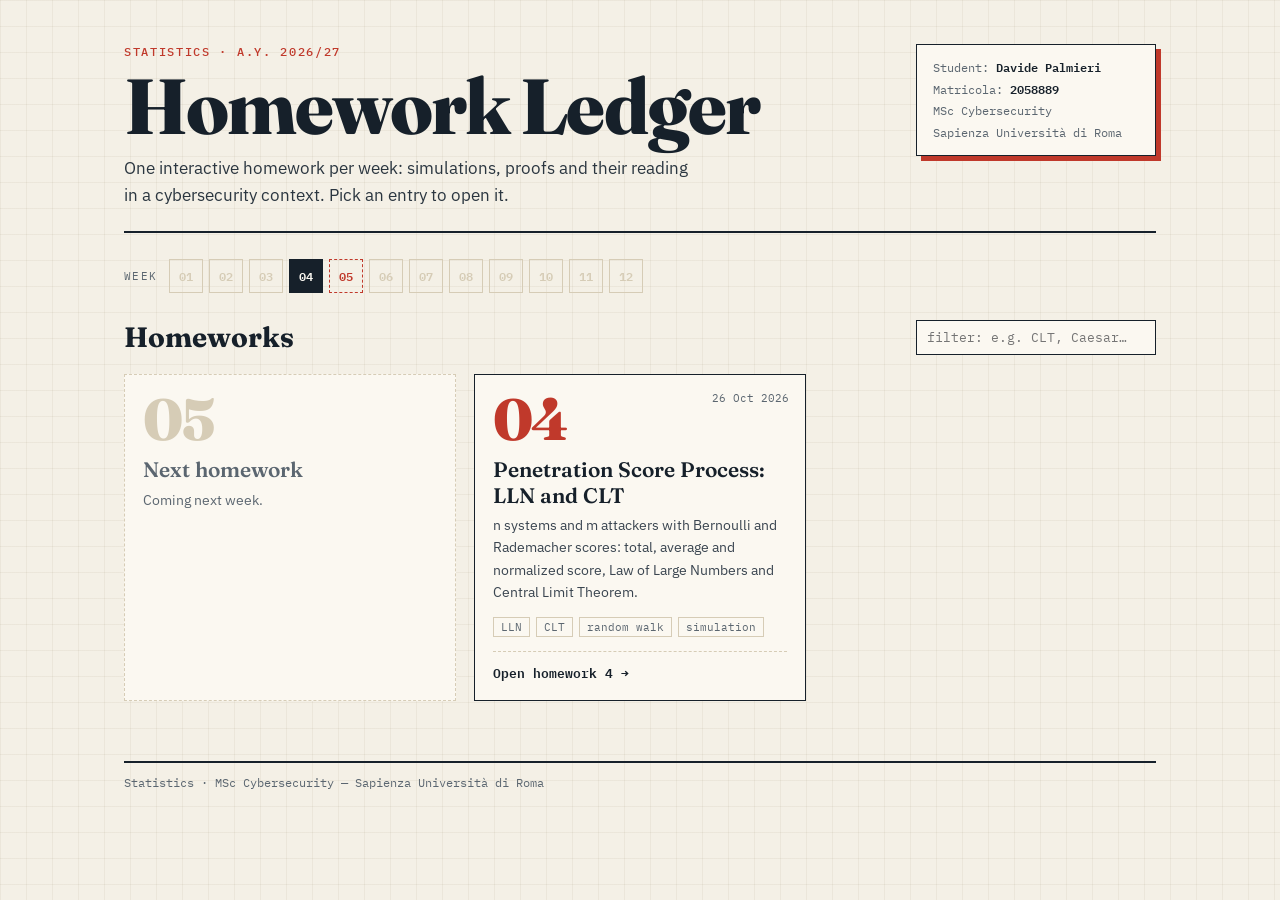
==== index.html @ 556a4dbf "Add files via upload" ====
<!doctype html>
<html lang="en">
<head>
<meta charset="utf-8">
<meta name="viewport" content="width=device-width,initial-scale=1">
<title>Statistics Homeworks · Davide Palmieri</title>
<meta name="description" content="Weekly Statistics homeworks — MSc Cybersecurity, Sapienza Università di Roma.">
<link rel="preconnect" href="https://fonts.googleapis.com">
<link rel="preconnect" href="https://fonts.gstatic.com" crossorigin>
<link href="https://fonts.googleapis.com/css2?family=Fraunces:opsz,wght@9..144,400;9..144,600;9..144,800&family=IBM+Plex+Mono:wght@400;500;600&family=IBM+Plex+Sans:wght@400;500;600&display=swap" rel="stylesheet">
<style>
:root{
  --paper:#f4f0e6; --card:#fbf8f1; --ink:#16202a; --soft:#5b6670; --rule:#d6ccb6;
  --red:#c0392b; --blue:#1d4f91; --green:#2e7d57;
  --mono:"IBM Plex Mono",ui-monospace,Menlo,monospace;
  --serif:"Fraunces",Georgia,serif;
  --sans:"IBM Plex Sans",system-ui,-apple-system,sans-serif;
  color-scheme:light;
}
*{box-sizing:border-box}
body{
  margin:0;background:var(--paper);color:var(--ink);font:16px/1.6 var(--sans);
  background-image:
    linear-gradient(rgba(120,100,60,.07) 1px,transparent 1px),
    linear-gradient(90deg,rgba(120,100,60,.07) 1px,transparent 1px);
  background-size:26px 26px;background-attachment:fixed;
}
.wrap{max-width:1080px;margin:0 auto;padding:44px 24px 70px}
.top{display:flex;justify-content:space-between;align-items:flex-start;gap:20px;flex-wrap:wrap;
  border-bottom:2px solid var(--ink);padding-bottom:22px}
.kicker{font:500 12px var(--mono);letter-spacing:.14em;color:var(--red);margin:0}
h1{font-family:var(--serif);font-weight:800;font-size:clamp(40px,6.5vw,78px);line-height:.95;margin:10px 0 12px;letter-spacing:-.025em}
.sub{max-width:58ch;margin:0;color:#2b3640;font-size:17px}
.id{font:12px/1.8 var(--mono);color:var(--soft);background:var(--card);border:1.5px solid var(--ink);
  padding:12px 16px;box-shadow:5px 5px 0 var(--red);min-width:240px}
.id b{color:var(--ink);font-weight:600}

/* week strip */
.strip{display:flex;gap:6px;flex-wrap:wrap;margin:26px 0 8px;align-items:center}
.strip span.lbl{font:11px var(--mono);letter-spacing:.12em;color:var(--soft);margin-right:6px}
.wk{width:34px;height:34px;display:grid;place-items:center;font:600 12px var(--mono);
  border:1.5px solid var(--rule);color:var(--rule);background:transparent;text-decoration:none}
.wk.done{border-color:var(--ink);background:var(--ink);color:var(--card)}
.wk.done:hover{background:var(--red);border-color:var(--red)}
.wk.next{border-style:dashed;border-color:var(--red);color:var(--red)}

/* controls */
.bar{display:flex;justify-content:space-between;align-items:center;gap:12px;flex-wrap:wrap;margin:22px 0 14px}
.bar h2{font-family:var(--serif);font-weight:700;font-size:28px;margin:0}
.search{font:13px var(--mono);padding:8px 10px;border:1.5px solid var(--ink);background:var(--card);min-width:240px}

/* cards */
.grid{display:grid;grid-template-columns:repeat(auto-fill,minmax(300px,1fr));gap:18px}
.card{position:relative;display:flex;flex-direction:column;background:var(--card);border:1.5px solid var(--ink);
  padding:18px 18px 16px;text-decoration:none;color:inherit;transition:transform .15s,box-shadow .15s}
.card:hover{transform:translate(-3px,-3px);box-shadow:6px 6px 0 var(--ink)}
.card .no{font-family:var(--serif);font-weight:800;font-size:58px;line-height:.9;color:var(--red);letter-spacing:-.03em}
.card .date{position:absolute;top:16px;right:16px;font:11px var(--mono);color:var(--soft)}
.card h3{font-family:var(--serif);font-weight:600;font-size:21px;line-height:1.2;margin:12px 0 6px}
.card p{margin:0 0 14px;font-size:14px;color:#3a4550;flex:1}
.tags{display:flex;gap:6px;flex-wrap:wrap;margin-bottom:14px}
.tag{font:11px var(--mono);border:1px solid var(--rule);padding:2px 7px;color:var(--soft)}
.open{font:600 13px var(--mono);color:var(--ink);border-top:1px dashed var(--rule);padding-top:10px}
.card:hover .open{color:var(--red)}
.card.soon{border-style:dashed;border-color:var(--rule);pointer-events:none}
.card.soon .no{color:var(--rule)}
.card.soon h3,.card.soon p{color:var(--soft)}
.empty{font:13px var(--mono);color:var(--soft);padding:20px 0}
footer{margin-top:60px;border-top:2px solid var(--ink);padding-top:12px;font:11.5px var(--mono);color:var(--soft)}
@media (max-width:640px){.wrap{padding:28px 16px 50px}.search{min-width:0;width:100%}}
@media (prefers-reduced-motion:reduce){.card{transition:none}}
</style>
</head>
<body>
<div class="wrap">
  <header class="top">
    <div>
      <p class="kicker">STATISTICS · A.Y. 2026/27</p>
      <h1>Homework Ledger</h1>
      <p class="sub">One interactive homework per week: simulations, proofs and their reading in a cybersecurity context.
      Pick an entry to open it.</p>
    </div>
    <div class="id">
      Student: <b>Davide Palmieri</b><br>
      Matricola: <b>2058889</b><br>
      MSc Cybersecurity<br>
      Sapienza Università di Roma
    </div>
  </header>

  <nav class="strip" id="strip" aria-label="Weeks"></nav>

  <div class="bar">
    <h2>Homeworks</h2>
    <input class="search" id="q" type="search" placeholder="filter: e.g. CLT, Caesar…" aria-label="Filter homeworks">
  </div>
  <div class="grid" id="grid"></div>

  <footer>Statistics · MSc Cybersecurity — Sapienza Università di Roma</footer>
</div>

<script>
/* =========================================================
   ADD A NEW HOMEWORK: copy one block below, change the
   fields, and put the files in a folder with the same name
   used in "href" (e.g. hw5/index.html).
   ========================================================= */
const HOMEWORKS = [
  {
    n: 4,
    title: 'Penetration Score Process: LLN and CLT',
    summary: 'n systems and m attackers with Bernoulli and Rademacher scores: total, average and normalized score, Law of Large Numbers and Central Limit Theorem.',
    date: '2026-10-26',
    tags: ['LLN', 'CLT', 'random walk', 'simulation'],
    href: 'hw4/'
  },
];
const TOTAL_WEEKS = 12;   // length of the week strip

const esc = s => String(s).replace(/[&<>"']/g, c => ({'&':'&amp;','<':'&lt;','>':'&gt;','"':'&quot;',"'":'&#39;'}[c]));
const pad = n => String(n).padStart(2, '0');
const fmtDate = d => new Date(d + 'T12:00:00').toLocaleDateString('en-GB', { day: '2-digit', month: 'short', year: 'numeric' });
const list = [...HOMEWORKS].sort((a, b) => b.n - a.n);
const done = new Set(HOMEWORKS.map(h => h.n));
const next = Math.max(0, ...done) + 1;

// week strip
const strip = document.getElementById('strip');
strip.innerHTML = '<span class="lbl">WEEK</span>' + Array.from({ length: Math.max(TOTAL_WEEKS, next) }, (_, i) => {
  const k = i + 1, h = HOMEWORKS.find(x => x.n === k);
  if (h) return `<a class="wk done" href="${esc(h.href)}" title="${esc(h.title)}">${pad(k)}</a>`;
  return `<span class="wk${k === next ? ' next' : ''}" title="${k === next ? 'next homework' : ''}">${pad(k)}</span>`;
}).join('');

// cards
function render(filter = '') {
  const f = filter.trim().toLowerCase();
  const shown = list.filter(h => !f || [h.title, h.summary, ...h.tags, 'hw' + h.n].join(' ').toLowerCase().includes(f));
  let html = shown.map(h => `
    <a class="card" href="${esc(h.href)}">
      <span class="date">${esc(fmtDate(h.date))}</span>
      <span class="no">${pad(h.n)}</span>
      <h3>${esc(h.title)}</h3>
      <p>${esc(h.summary)}</p>
      <div class="tags">${h.tags.map(t => `<span class="tag">${esc(t)}</span>`).join('')}</div>
      <span class="open">Open homework ${h.n} →</span>
    </a>`).join('');
  if (!f) html = `
    <div class="card soon" aria-hidden="true">
      <span class="no">${pad(next)}</span>
      <h3>Next homework</h3>
      <p>Coming next week.</p>
    </div>` + html;
  document.getElementById('grid').innerHTML = html || '<p class="empty">No homework matches this filter.</p>';
}
document.getElementById('q').addEventListener('input', e => render(e.target.value));
render();
</script>
</body>
</html>
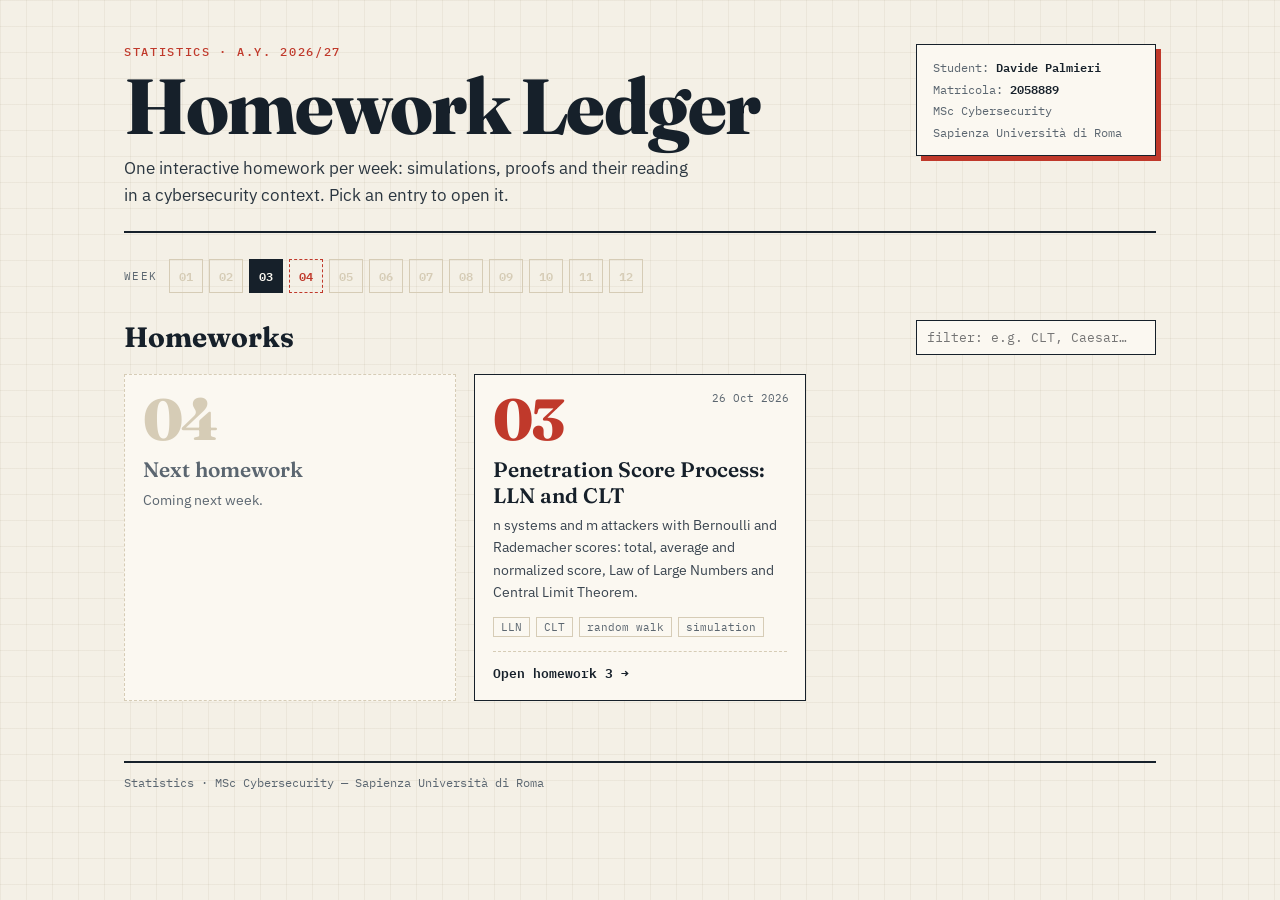
==== commit 62d1c634: "Add files via upload" ====
--- a/index.html
+++ b/index.html
@@ -107,12 +107,12 @@
    ========================================================= */
 const HOMEWORKS = [
   {
-    n: 4,
+    n: 3,
     title: 'Penetration Score Process: LLN and CLT',
     summary: 'n systems and m attackers with Bernoulli and Rademacher scores: total, average and normalized score, Law of Large Numbers and Central Limit Theorem.',
     date: '2026-10-26',
     tags: ['LLN', 'CLT', 'random walk', 'simulation'],
-    href: 'hw4/'
+    href: 'hw3/'
   },
 ];
 const TOTAL_WEEKS = 12;   // length of the week strip
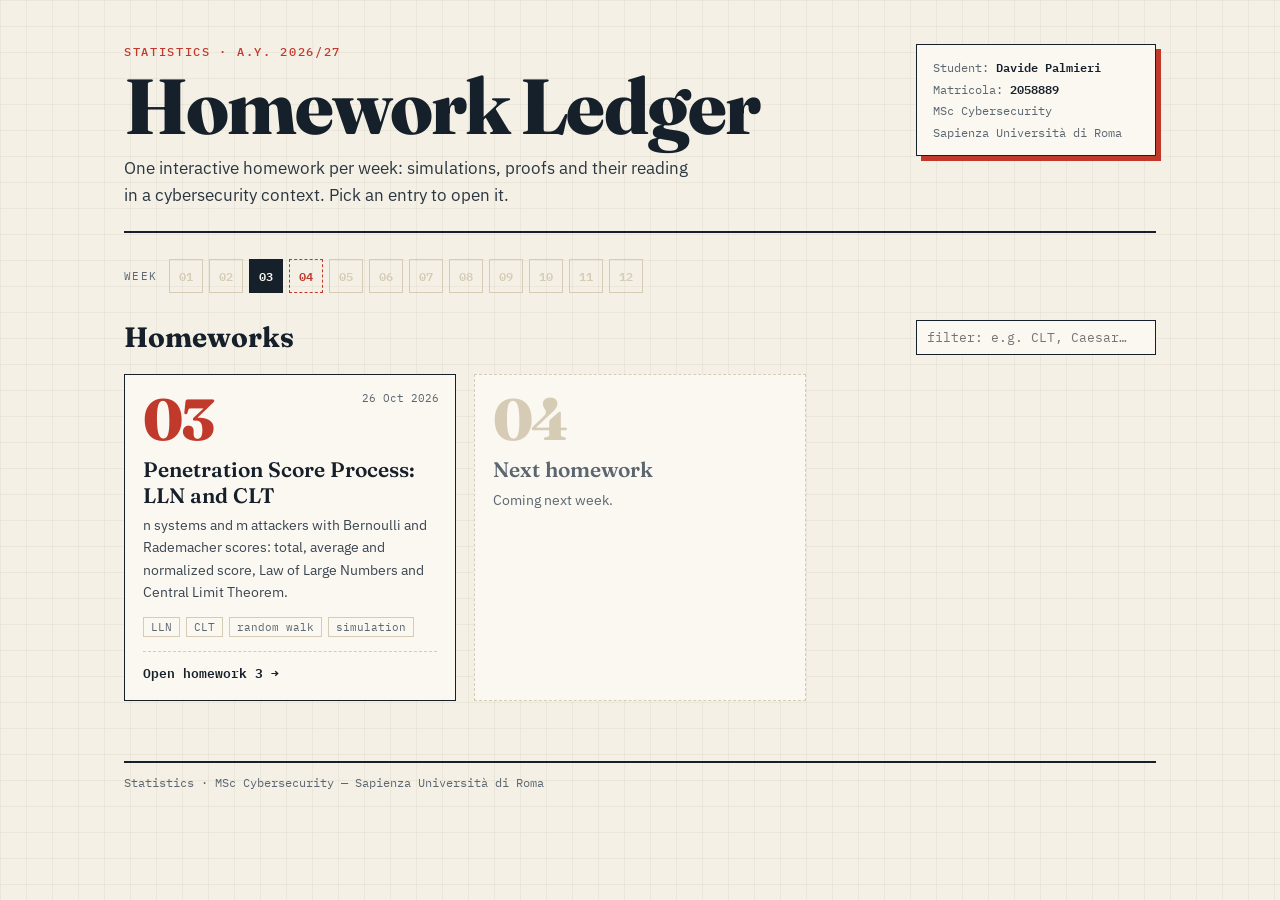
==== commit 8e74038e: "Update index.html" ====
--- a/index.html
+++ b/index.html
@@ -145,12 +145,12 @@
       <div class="tags">${h.tags.map(t => `<span class="tag">${esc(t)}</span>`).join('')}</div>
       <span class="open">Open homework ${h.n} →</span>
     </a>`).join('');
-  if (!f) html = `
+  if (!f) html += `
     <div class="card soon" aria-hidden="true">
       <span class="no">${pad(next)}</span>
       <h3>Next homework</h3>
       <p>Coming next week.</p>
-    </div>` + html;
+    </div>`;
   document.getElementById('grid').innerHTML = html || '<p class="empty">No homework matches this filter.</p>';
 }
 document.getElementById('q').addEventListener('input', e => render(e.target.value));
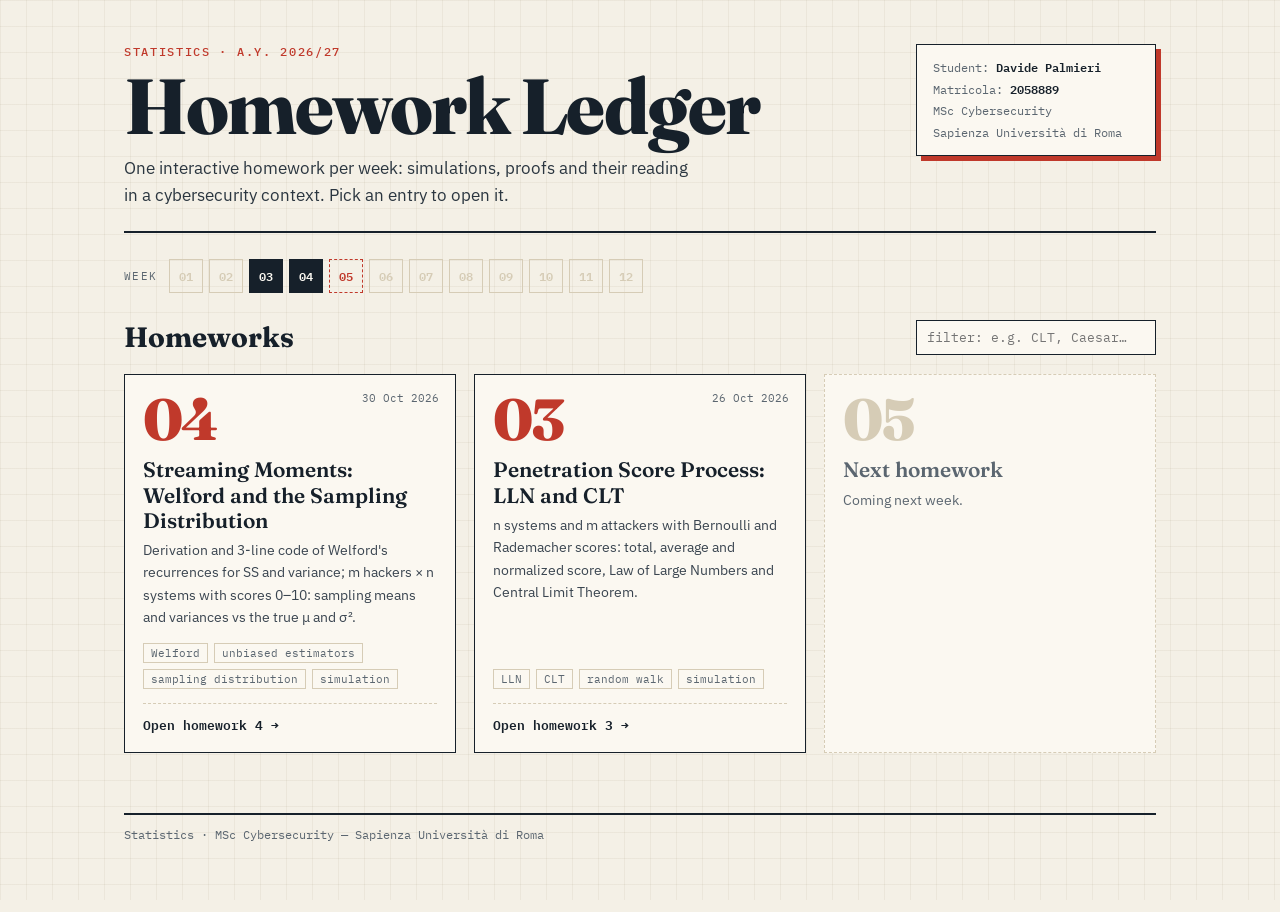
==== commit 73a87396: "Add files via upload" ====
--- a/index.html
+++ b/index.html
@@ -107,6 +107,14 @@
    ========================================================= */
 const HOMEWORKS = [
   {
+    n: 4,
+    title: 'Streaming Moments: Welford and the Sampling Distribution',
+    summary: "Derivation and 3-line code of Welford's recurrences for SS and variance; m hackers × n systems with scores 0–10: sampling means and variances vs the true μ and σ².",
+    date: '2026-10-30',
+    tags: ['Welford', 'unbiased estimators', 'sampling distribution', 'simulation'],
+    href: 'hw4/'
+  },
+  {
     n: 3,
     title: 'Penetration Score Process: LLN and CLT',
     summary: 'n systems and m attackers with Bernoulli and Rademacher scores: total, average and normalized score, Law of Large Numbers and Central Limit Theorem.',
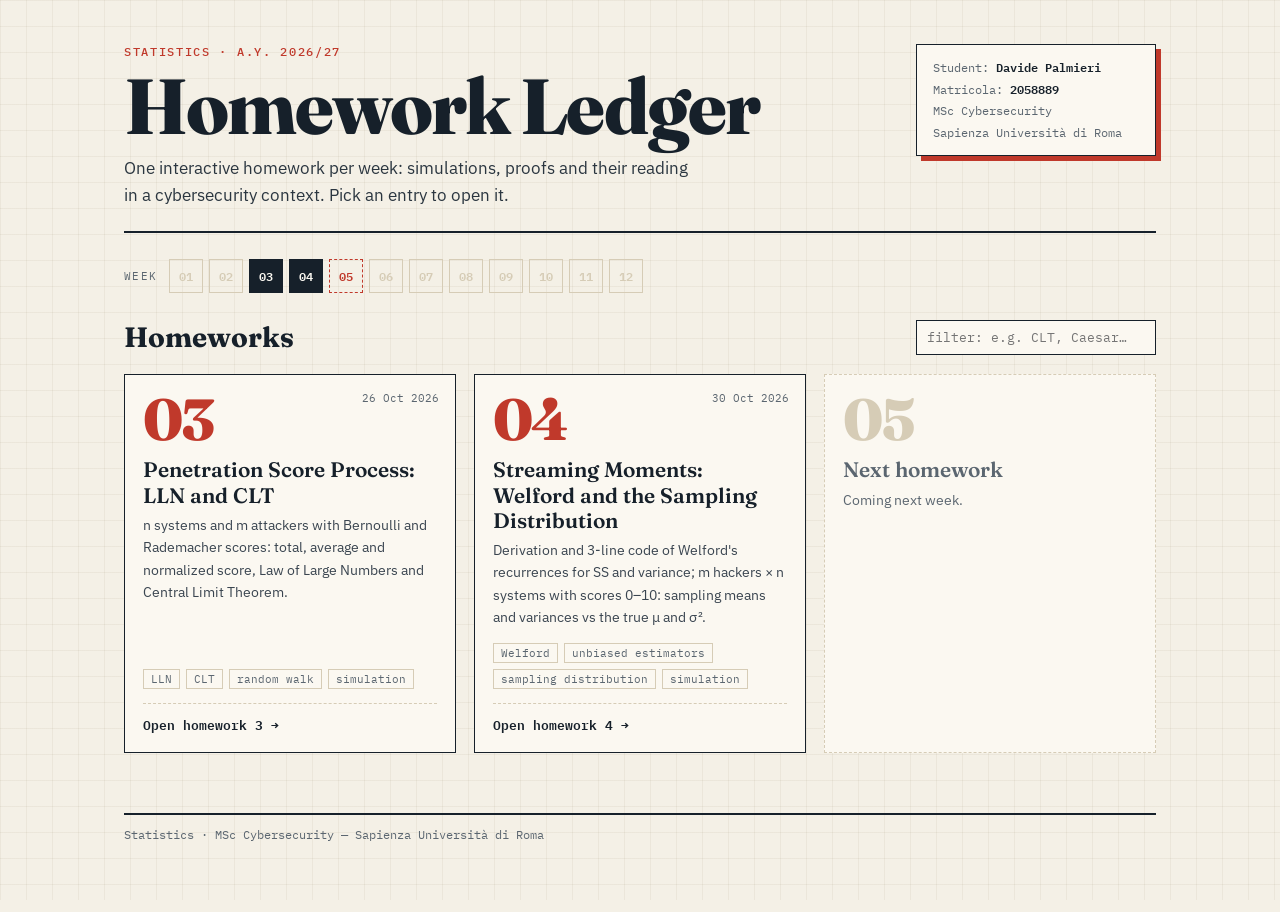
==== commit 15fd7ec2: "Update index.html" ====
--- a/index.html
+++ b/index.html
@@ -128,7 +128,7 @@
 const esc = s => String(s).replace(/[&<>"']/g, c => ({'&':'&amp;','<':'&lt;','>':'&gt;','"':'&quot;',"'":'&#39;'}[c]));
 const pad = n => String(n).padStart(2, '0');
 const fmtDate = d => new Date(d + 'T12:00:00').toLocaleDateString('en-GB', { day: '2-digit', month: 'short', year: 'numeric' });
-const list = [...HOMEWORKS].sort((a, b) => b.n - a.n);
+const list = [...HOMEWORKS].sort((a, b) => a.n - b.n);
 const done = new Set(HOMEWORKS.map(h => h.n));
 const next = Math.max(0, ...done) + 1;
 
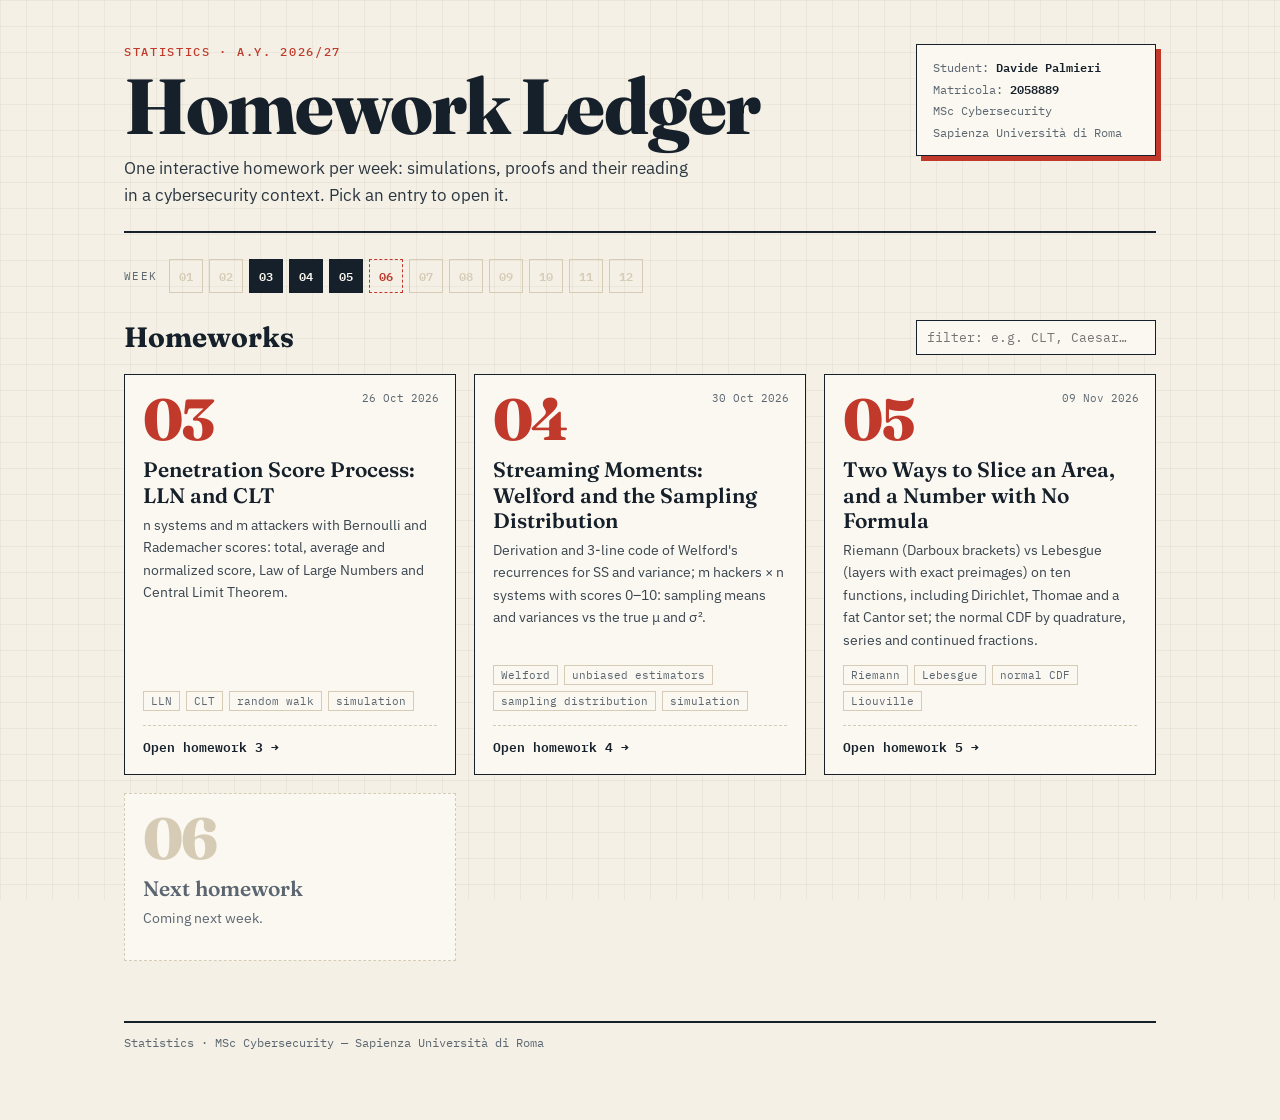
==== commit 91e7d6d6: "Add files via upload" ====
--- a/index.html
+++ b/index.html
@@ -107,6 +107,14 @@
    ========================================================= */
 const HOMEWORKS = [
   {
+    n: 5,
+    title: 'Two Ways to Slice an Area, and a Number with No Formula',
+    summary: 'Riemann (Darboux brackets) vs Lebesgue (layers with exact preimages) on ten functions, including Dirichlet, Thomae and a fat Cantor set; the normal CDF by quadrature, series and continued fractions.',
+    date: '2026-11-09',
+    tags: ['Riemann', 'Lebesgue', 'normal CDF', 'Liouville'],
+    href: 'hw5/'
+  },
+  {
     n: 4,
     title: 'Streaming Moments: Welford and the Sampling Distribution',
     summary: "Derivation and 3-line code of Welford's recurrences for SS and variance; m hackers × n systems with scores 0–10: sampling means and variances vs the true μ and σ².",
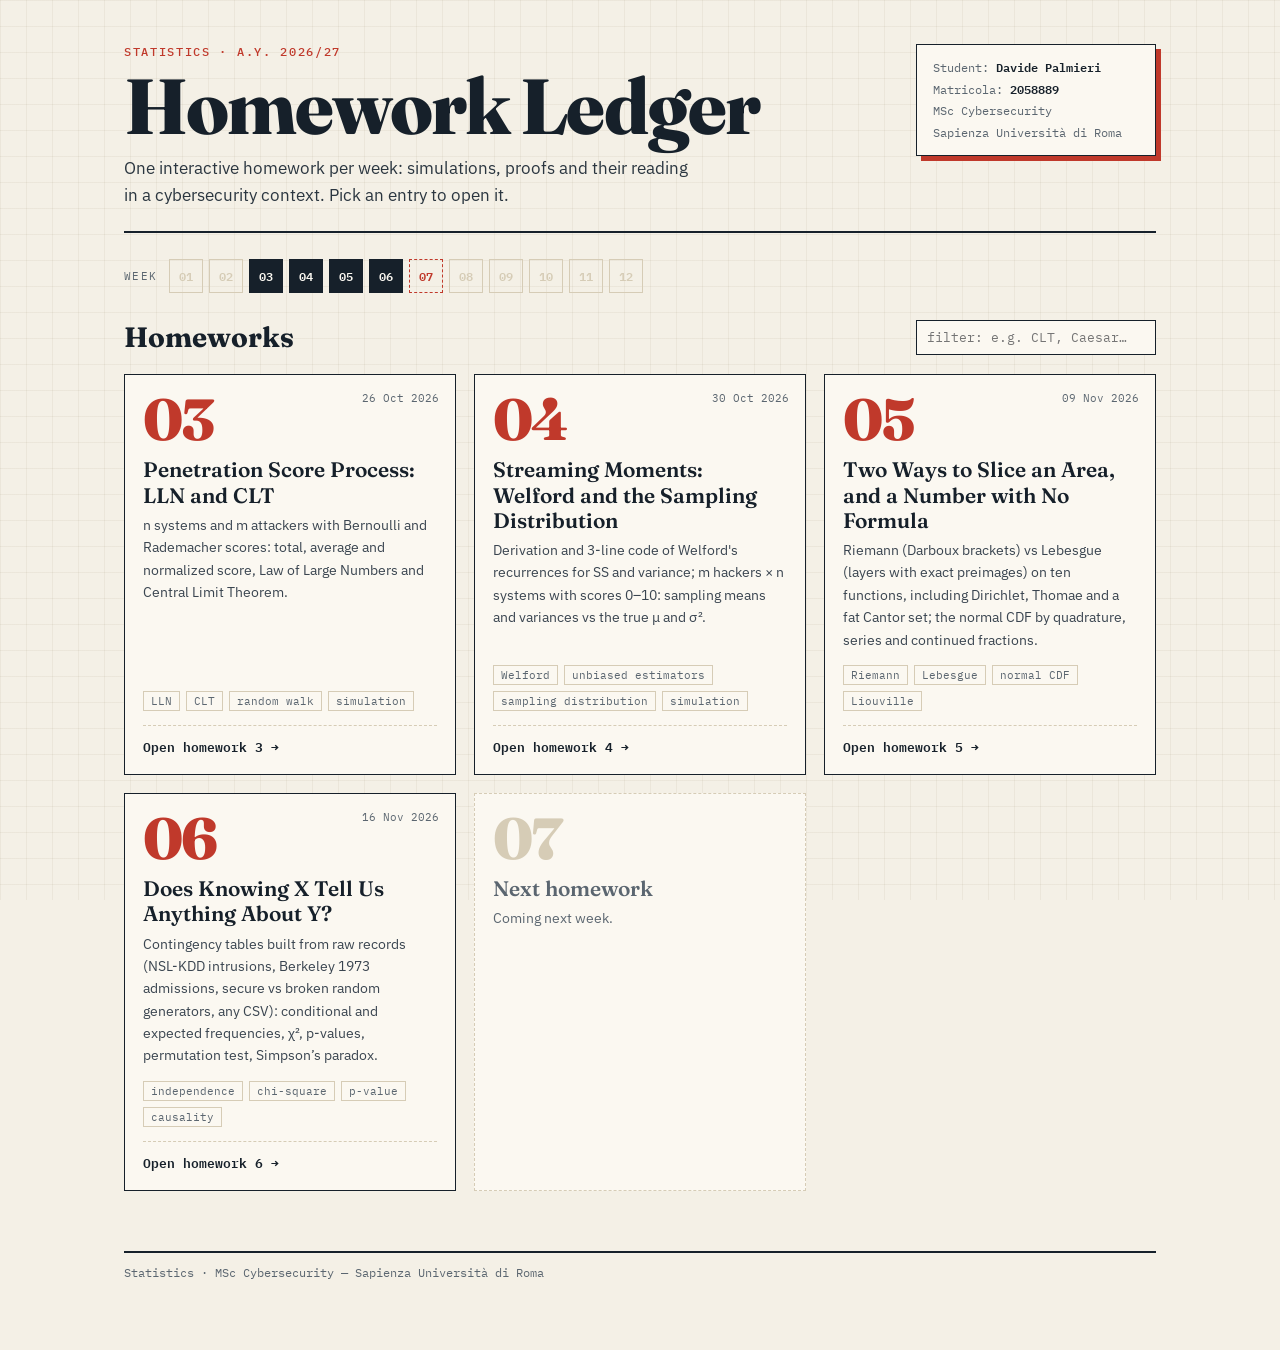
==== commit c995dde6: "Add files via upload" ====
--- a/index.html
+++ b/index.html
@@ -107,6 +107,14 @@
    ========================================================= */
 const HOMEWORKS = [
   {
+    n: 6,
+    title: 'Does Knowing X Tell Us Anything About Y?',
+    summary: 'Contingency tables built from raw records (NSL-KDD intrusions, Berkeley 1973 admissions, secure vs broken random generators, any CSV): conditional and expected frequencies, χ², p-values, permutation test, Simpson’s paradox.',
+    date: '2026-11-16',
+    tags: ['independence', 'chi-square', 'p-value', 'causality'],
+    href: 'hw6/'
+  },
+  {
     n: 5,
     title: 'Two Ways to Slice an Area, and a Number with No Formula',
     summary: 'Riemann (Darboux brackets) vs Lebesgue (layers with exact preimages) on ten functions, including Dirichlet, Thomae and a fat Cantor set; the normal CDF by quadrature, series and continued fractions.',
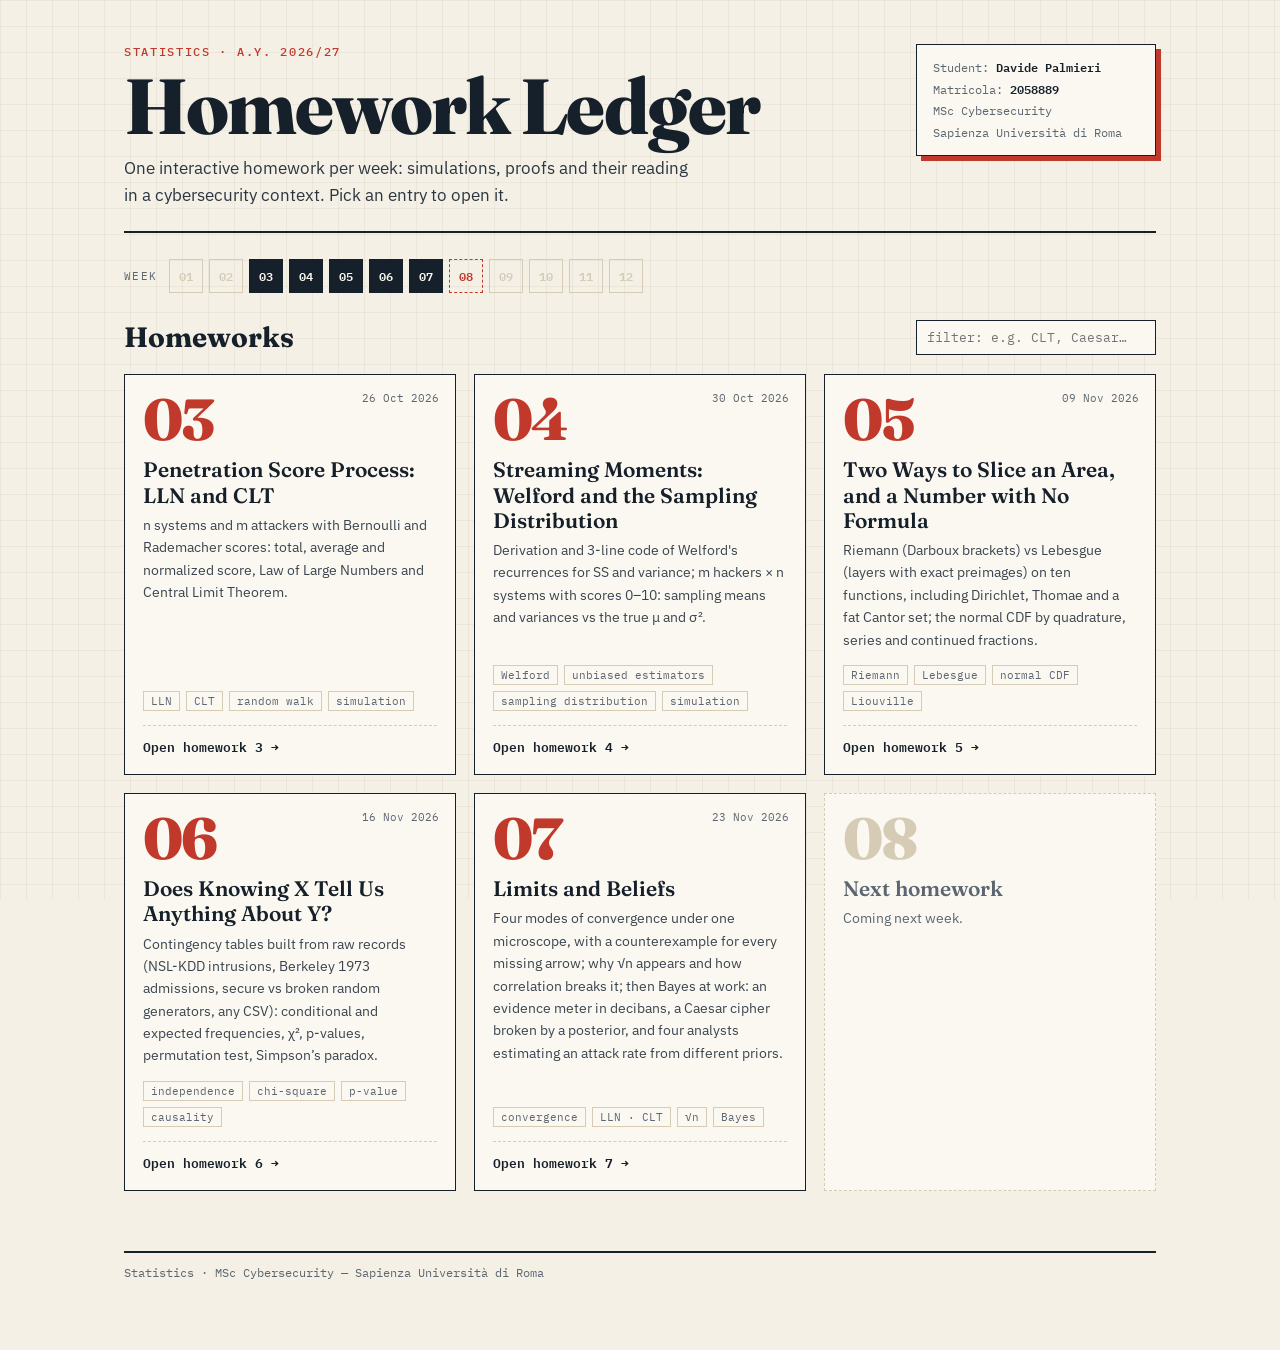
==== commit 41395f61: "Add files via upload" ====
--- a/index.html
+++ b/index.html
@@ -107,6 +107,14 @@
    ========================================================= */
 const HOMEWORKS = [
   {
+    n: 7,
+    title: 'Limits and Beliefs',
+    summary: 'Four modes of convergence under one microscope, with a counterexample for every missing arrow; why √n appears and how correlation breaks it; then Bayes at work: an evidence meter in decibans, a Caesar cipher broken by a posterior, and four analysts estimating an attack rate from different priors.',
+    date: '2026-11-23',
+    tags: ['convergence', 'LLN · CLT', '√n', 'Bayes'],
+    href: 'hw7/'
+  },
+  {
     n: 6,
     title: 'Does Knowing X Tell Us Anything About Y?',
     summary: 'Contingency tables built from raw records (NSL-KDD intrusions, Berkeley 1973 admissions, secure vs broken random generators, any CSV): conditional and expected frequencies, χ², p-values, permutation test, Simpson’s paradox.',
